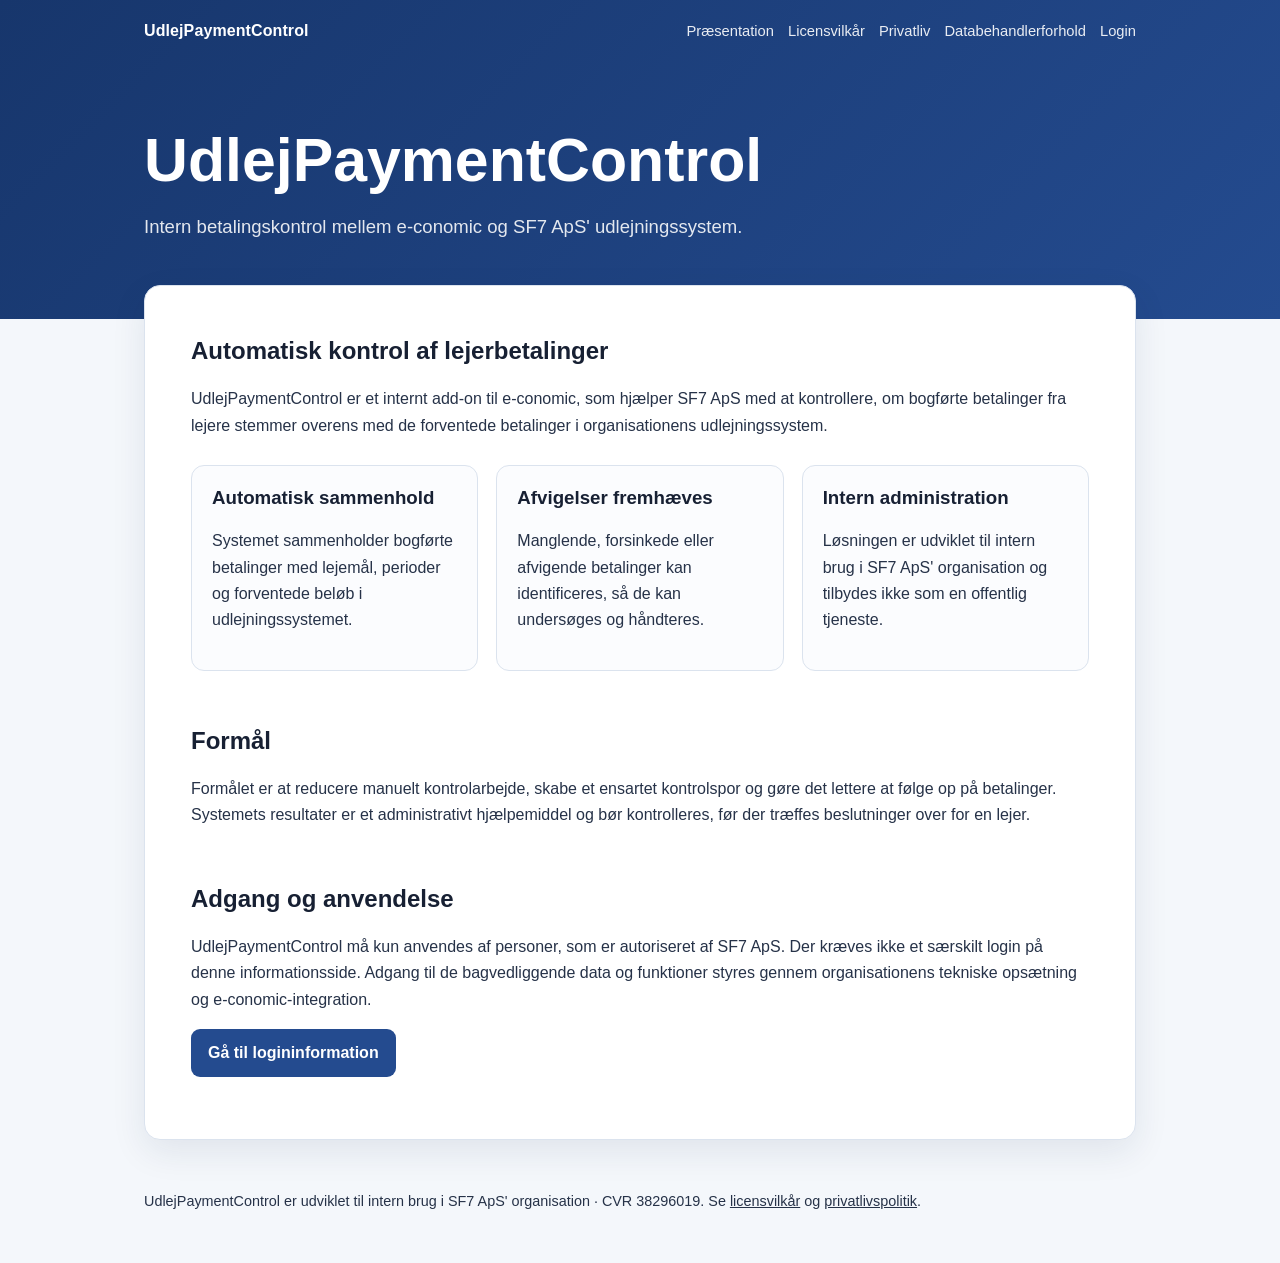
==== index.html @ 931cb138 "." ====
<!doctype html>
<html lang="da">
<head>
  <meta charset="utf-8">
  <meta name="viewport" content="width=device-width, initial-scale=1">
  <meta name="description" content="Præsentation af UdlejPaymentControl, et internt add-on til automatisk kontrol af lejerbetalinger.">
  <title>Præsentation – UdlejPaymentControl</title>
  <link rel="stylesheet" href="styles.css">
</head>
<body>
<header>

<div class="nav">
  <a class="brand" href="index.html">UdlejPaymentControl</a>
  <nav class="nav-links" aria-label="Hovedmenu">
    <a href="index.html">Præsentation</a>
    <a href="slutbrugerlicens.html">Licensvilkår</a>
    <a href="privatlivspolitik.html">Privatliv</a>
    <a href="databehandlerforhold.html">Databehandlerforhold</a>
    <a href="login.html">Login</a>
  </nav>
</div>

  <div class="hero">
    <h1>UdlejPaymentControl</h1>
    <p>Intern betalingskontrol mellem e-conomic og SF7 ApS' udlejningssystem.</p>
  </div>
</header>
<main>
  <article class="card">

<h2>Automatisk kontrol af lejerbetalinger</h2>
<p>UdlejPaymentControl er et internt add-on til e-conomic, som hjælper SF7 ApS med at kontrollere, om bogførte betalinger fra lejere stemmer overens med de forventede betalinger i organisationens udlejningssystem.</p>

<div class="grid">
  <section class="feature">
    <h3>Automatisk sammenhold</h3>
    <p>Systemet sammenholder bogførte betalinger med lejemål, perioder og forventede beløb i udlejningssystemet.</p>
  </section>
  <section class="feature">
    <h3>Afvigelser fremhæves</h3>
    <p>Manglende, forsinkede eller afvigende betalinger kan identificeres, så de kan undersøges og håndteres.</p>
  </section>
  <section class="feature">
    <h3>Intern administration</h3>
    <p>Løsningen er udviklet til intern brug i SF7 ApS' organisation og tilbydes ikke som en offentlig tjeneste.</p>
  </section>
</div>

<h2>Formål</h2>
<p>Formålet er at reducere manuelt kontrolarbejde, skabe et ensartet kontrolspor og gøre det lettere at følge op på betalinger. Systemets resultater er et administrativt hjælpemiddel og bør kontrolleres, før der træffes beslutninger over for en lejer.</p>

<h2>Adgang og anvendelse</h2>
<p>UdlejPaymentControl må kun anvendes af personer, som er autoriseret af SF7 ApS. Der kræves ikke et særskilt login på denne informationsside. Adgang til de bagvedliggende data og funktioner styres gennem organisationens tekniske opsætning og e-conomic-integration.</p>

<p><a class="button" href="login.html">Gå til logininformation</a></p>

  </article>
</main>

<footer>
  <p>UdlejPaymentControl er udviklet til intern brug i SF7 ApS' organisation · CVR 38296019.
  Se <a href="slutbrugerlicens.html">licensvilkår</a> og
  <a href="privatlivspolitik.html">privatlivspolitik</a>.</p>
</footer>

</body>
</html>
---- styles.css ----
:root {
  --bg: #f4f7fb;
  --surface: #ffffff;
  --text: #172033;
  --muted: #5d6a7e;
  --primary: #244b8f;
  --primary-dark: #17366c;
  --border: #dbe3ee;
  --success-bg: #edf8f1;
  --success-text: #17613a;
  --warning-bg: #fff8e6;
  --warning-text: #725500;
  --shadow: 0 12px 35px rgba(26, 45, 78, .09);
}
* { box-sizing: border-box; }
html { scroll-behavior: smooth; }
body {
  margin: 0;
  font-family: Inter, "Segoe UI", Roboto, Arial, sans-serif;
  background: var(--bg);
  color: var(--text);
  line-height: 1.65;
}
a { color: var(--primary); }
header {
  background: linear-gradient(135deg, var(--primary-dark), var(--primary));
  color: white;
}
.nav {
  max-width: 1040px;
  margin: 0 auto;
  padding: 18px 24px;
  display: flex;
  align-items: center;
  justify-content: space-between;
  gap: 24px;
}
.brand {
  color: white;
  text-decoration: none;
  font-weight: 750;
  letter-spacing: .1px;
}
.nav-links {
  display: flex;
  flex-wrap: wrap;
  gap: 14px;
  font-size: .92rem;
}
.nav-links a { color: rgba(255,255,255,.9); text-decoration: none; }
.nav-links a:hover { color: white; text-decoration: underline; }
.hero {
  max-width: 1040px;
  margin: 0 auto;
  padding: 66px 24px 76px;
}
.hero h1 { font-size: clamp(2.1rem, 5vw, 3.8rem); line-height: 1.08; margin: 0 0 18px; }
.hero p { max-width: 760px; font-size: 1.16rem; color: rgba(255,255,255,.88); margin: 0; }
main {
  max-width: 1040px;
  margin: -34px auto 50px;
  padding: 0 24px;
}
.card {
  background: var(--surface);
  border: 1px solid var(--border);
  border-radius: 16px;
  padding: clamp(24px, 4vw, 46px);
  box-shadow: var(--shadow);
}
.grid {
  display: grid;
  grid-template-columns: repeat(3, 1fr);
  gap: 18px;
  margin-top: 26px;
}
.feature {
  border: 1px solid var(--border);
  border-radius: 13px;
  padding: 20px;
  background: #fbfcfe;
}
.feature h3 { margin-top: 0; }
h1, h2, h3 { line-height: 1.25; }
h2 { margin-top: 2.1em; padding-top: .2em; }
h2:first-child { margin-top: 0; }
h3 { margin-top: 1.6em; }
p, li { color: #263248; }
.muted { color: var(--muted); }
.notice, .success {
  border-radius: 10px;
  padding: 15px 18px;
  margin: 20px 0;
}
.notice { background: var(--warning-bg); color: var(--warning-text); }
.success { background: var(--success-bg); color: var(--success-text); }
.notice p, .success p { color: inherit; margin: 0; }
.meta {
  border-bottom: 1px solid var(--border);
  padding-bottom: 18px;
  margin-bottom: 28px;
  color: var(--muted);
}
.button {
  display: inline-block;
  background: var(--primary);
  color: white;
  text-decoration: none;
  font-weight: 650;
  padding: 11px 17px;
  border-radius: 9px;
}
.button:hover { background: var(--primary-dark); }
footer {
  max-width: 1040px;
  margin: 0 auto;
  padding: 0 24px 34px;
  color: var(--muted);
  font-size: .9rem;
}
footer a { color: inherit; }
ul { padding-left: 1.3rem; }
table {
  width: 100%;
  border-collapse: collapse;
  margin: 18px 0;
}
th, td {
  text-align: left;
  vertical-align: top;
  border-bottom: 1px solid var(--border);
  padding: 11px 9px;
}
th { background: #f7f9fc; }
.center-card {
  max-width: 720px;
  margin-left: auto;
  margin-right: auto;
  text-align: center;
}
.center-card h2 { margin-top: 0; }
@media (max-width: 760px) {
  .nav { align-items: flex-start; flex-direction: column; }
  .grid { grid-template-columns: 1fr; }
  .hero { padding-top: 45px; }
}
@media print {
  header .nav-links, footer, .button { display: none; }
  body { background: white; }
  main { margin: 0 auto; }
  .card { box-shadow: none; border: 0; }
  header { background: white; color: black; }
  .brand { color: black; }
  .hero { padding: 20px 24px; }
  .hero p { color: #333; }
}
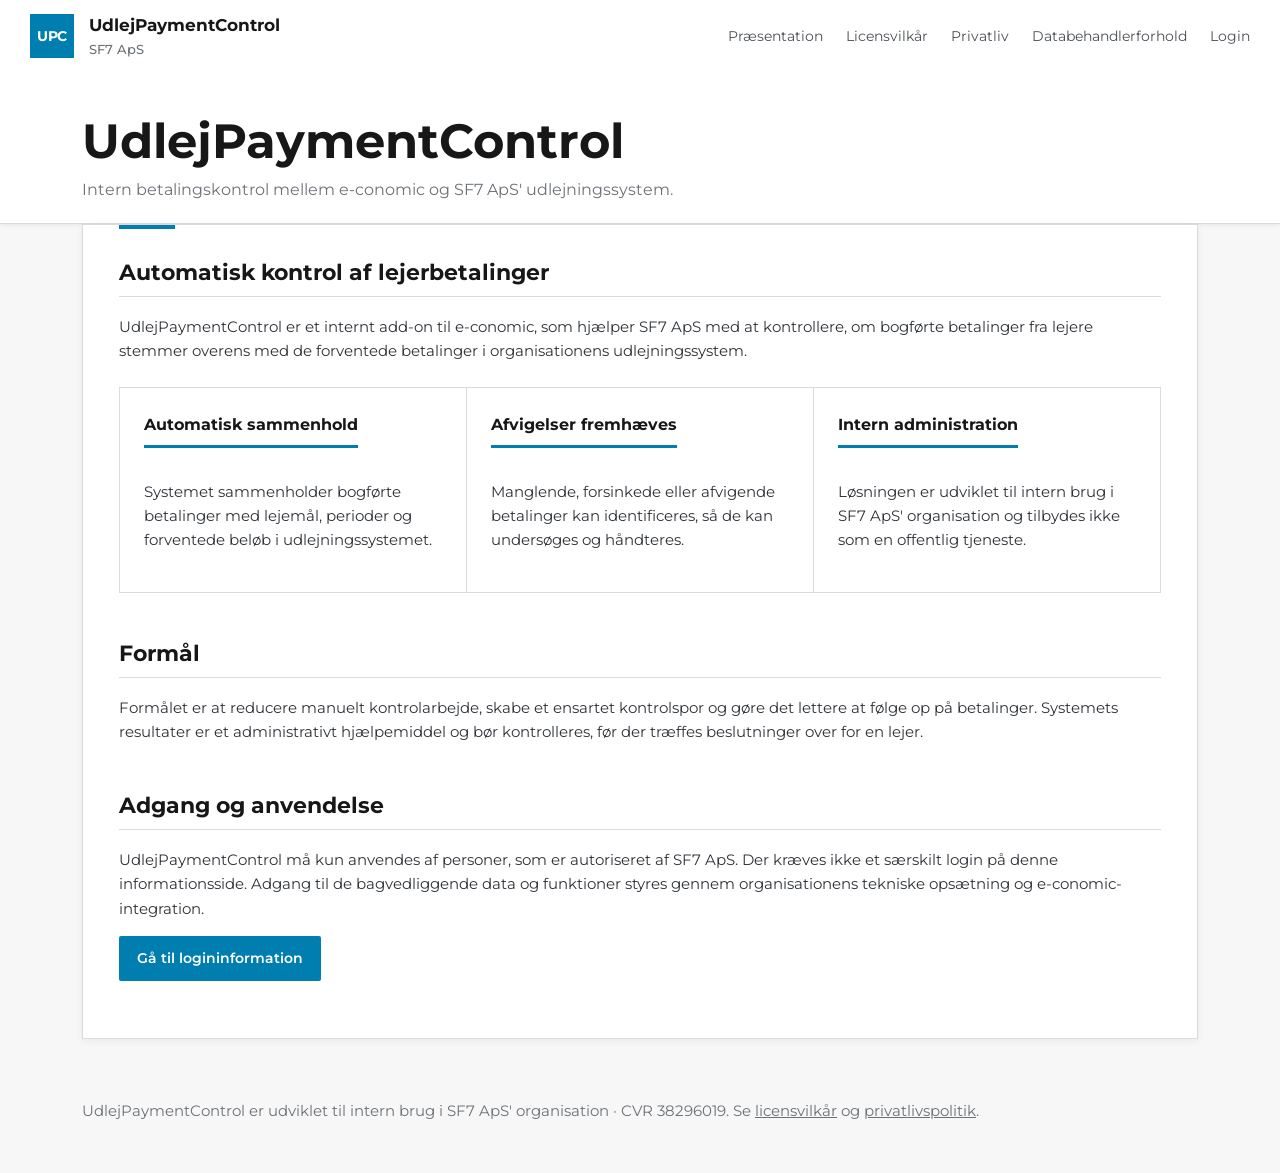
==== commit b7f61276: "." ====
--- a/index.html
+++ b/index.html
@@ -11,7 +11,13 @@
 <header>
 
 <div class="nav">
-  <a class="brand" href="index.html">UdlejPaymentControl</a>
+  <div class="brand-wrap">
+    <div class="brand-mark" aria-hidden="true">UPC</div>
+    <div>
+      <a class="brand" href="index.html">UdlejPaymentControl</a>
+      <span class="brand-sub">SF7 ApS</span>
+    </div>
+  </div>
   <nav class="nav-links" aria-label="Hovedmenu">
     <a href="index.html">Præsentation</a>
     <a href="slutbrugerlicens.html">Licensvilkår</a>
--- a/styles.css
+++ b/styles.css
@@ -1,156 +1,298 @@
+@import url('https://fonts.googleapis.com/css2?family=Montserrat:wght@400;500;600;700&display=swap');
+
+/*
+  Montserrat indlæses fra Google Fonts og er ikke inkluderet som lokal fontfil
+  i denne pakke. Det undgår videredistribution af fontfiler.
+*/
+
 :root {
-  --bg: #f4f7fb;
+  --blue: #007eaf;
+  --blue-dark: #00658f;
+  --blue-soft: #edf7fb;
+  --ink: #171717;
+  --text: #2f3338;
+  --muted: #6c7177;
+  --line: #d9dcdf;
+  --line-soft: #eceeef;
+  --canvas: #f7f7f7;
   --surface: #ffffff;
-  --text: #172033;
-  --muted: #5d6a7e;
-  --primary: #244b8f;
-  --primary-dark: #17366c;
-  --border: #dbe3ee;
-  --success-bg: #edf8f1;
-  --success-text: #17613a;
-  --warning-bg: #fff8e6;
-  --warning-text: #725500;
-  --shadow: 0 12px 35px rgba(26, 45, 78, .09);
-}
+  --notice: #f3f5f6;
+  --success: #eef7f3;
+}
+
 * { box-sizing: border-box; }
+
 html { scroll-behavior: smooth; }
+
 body {
   margin: 0;
-  font-family: Inter, "Segoe UI", Roboto, Arial, sans-serif;
-  background: var(--bg);
+  background: var(--canvas);
   color: var(--text);
-  line-height: 1.65;
-}
-a { color: var(--primary); }
+  font-family: "Montserrat", Arial, sans-serif;
+  line-height: 1.6;
+}
+
+a { color: var(--blue); }
+
 header {
-  background: linear-gradient(135deg, var(--primary-dark), var(--primary));
-  color: white;
-}
+  background: var(--surface);
+  border-bottom: 1px solid var(--line);
+  box-shadow: 0 1px 4px rgba(0,0,0,.08);
+}
+
 .nav {
-  max-width: 1040px;
-  margin: 0 auto;
-  padding: 18px 24px;
+  min-height: 72px;
+  padding: 0 30px;
   display: flex;
   align-items: center;
   justify-content: space-between;
   gap: 24px;
 }
+
+.brand-wrap {
+  display: flex;
+  align-items: center;
+  gap: 15px;
+}
+
+.brand-mark {
+  width: 44px;
+  height: 44px;
+  background: var(--blue);
+  color: white;
+  display: grid;
+  place-items: center;
+  font-weight: 700;
+  font-size: 14px;
+  letter-spacing: -.4px;
+}
+
 .brand {
-  color: white;
+  color: var(--ink);
   text-decoration: none;
-  font-weight: 750;
-  letter-spacing: .1px;
-}
+  font-weight: 700;
+  font-size: 1.05rem;
+}
+
+.brand-sub {
+  display: block;
+  color: var(--muted);
+  font-size: .8rem;
+  font-weight: 500;
+  margin-top: 1px;
+}
+
 .nav-links {
   display: flex;
+  align-items: center;
   flex-wrap: wrap;
-  gap: 14px;
-  font-size: .92rem;
-}
-.nav-links a { color: rgba(255,255,255,.9); text-decoration: none; }
-.nav-links a:hover { color: white; text-decoration: underline; }
+  gap: 23px;
+  font-size: .88rem;
+}
+
+.nav-links a {
+  color: #4c5056;
+  text-decoration: none;
+  padding: 24px 0 20px;
+  border-bottom: 3px solid transparent;
+}
+
+.nav-links a:hover,
+.nav-links a:focus {
+  color: var(--ink);
+  border-bottom-color: var(--blue);
+}
+
 .hero {
-  max-width: 1040px;
+  max-width: 1180px;
   margin: 0 auto;
-  padding: 66px 24px 76px;
-}
-.hero h1 { font-size: clamp(2.1rem, 5vw, 3.8rem); line-height: 1.08; margin: 0 0 18px; }
-.hero p { max-width: 760px; font-size: 1.16rem; color: rgba(255,255,255,.88); margin: 0; }
+  padding: 42px 32px 20px;
+}
+
+.hero h1 {
+  margin: 0 0 8px;
+  color: var(--ink);
+  font-size: clamp(2rem, 4vw, 3rem);
+  line-height: 1.15;
+  font-weight: 700;
+}
+
+.hero p {
+  margin: 0;
+  color: var(--muted);
+  max-width: 850px;
+  font-size: 1rem;
+}
+
 main {
-  max-width: 1040px;
-  margin: -34px auto 50px;
-  padding: 0 24px;
-}
+  max-width: 1180px;
+  margin: 0 auto 60px;
+  padding: 0 32px;
+}
+
 .card {
   background: var(--surface);
-  border: 1px solid var(--border);
-  border-radius: 16px;
-  padding: clamp(24px, 4vw, 46px);
-  box-shadow: var(--shadow);
-}
+  border: 1px solid var(--line);
+  box-shadow: 0 2px 8px rgba(0,0,0,.06);
+  padding: 34px 36px 42px;
+}
+
+.card::before {
+  content: "";
+  display: block;
+  width: 56px;
+  height: 4px;
+  background: var(--blue);
+  margin: -34px 0 30px;
+}
+
+h2, h3 {
+  color: var(--ink);
+  line-height: 1.25;
+}
+
+h2 {
+  font-size: 1.35rem;
+  margin-top: 2.2em;
+  border-bottom: 1px solid var(--line);
+  padding-bottom: 10px;
+}
+
+h2:first-child { margin-top: 0; }
+
+h3 {
+  font-size: 1rem;
+  margin-top: 0;
+}
+
+p, li { font-size: .95rem; }
+
+.meta {
+  color: var(--muted);
+  font-size: .84rem;
+  border-bottom: 1px solid var(--line);
+  padding-bottom: 16px;
+  margin-bottom: 26px;
+}
+
 .grid {
   display: grid;
   grid-template-columns: repeat(3, 1fr);
-  gap: 18px;
-  margin-top: 26px;
-}
+  gap: 1px;
+  background: var(--line);
+  border: 1px solid var(--line);
+  margin: 24px 0 34px;
+}
+
 .feature {
-  border: 1px solid var(--border);
-  border-radius: 13px;
-  padding: 20px;
-  background: #fbfcfe;
-}
-.feature h3 { margin-top: 0; }
-h1, h2, h3 { line-height: 1.25; }
-h2 { margin-top: 2.1em; padding-top: .2em; }
-h2:first-child { margin-top: 0; }
-h3 { margin-top: 1.6em; }
-p, li { color: #263248; }
-.muted { color: var(--muted); }
+  background: var(--surface);
+  padding: 24px;
+  min-height: 150px;
+}
+
+.feature h3 {
+  padding-bottom: 10px;
+  border-bottom: 3px solid var(--blue);
+  display: inline-block;
+}
+
 .notice, .success {
-  border-radius: 10px;
+  border-left: 4px solid var(--blue);
   padding: 15px 18px;
-  margin: 20px 0;
-}
-.notice { background: var(--warning-bg); color: var(--warning-text); }
-.success { background: var(--success-bg); color: var(--success-text); }
-.notice p, .success p { color: inherit; margin: 0; }
-.meta {
-  border-bottom: 1px solid var(--border);
-  padding-bottom: 18px;
-  margin-bottom: 28px;
-  color: var(--muted);
-}
+  margin: 22px 0;
+}
+
+.notice {
+  background: var(--notice);
+  color: #484d52;
+}
+
+.success {
+  background: var(--success);
+  color: #295744;
+}
+
+.notice p, .success p { margin: 0; color: inherit; }
+
 .button {
   display: inline-block;
-  background: var(--primary);
+  background: var(--blue);
   color: white;
   text-decoration: none;
-  font-weight: 650;
-  padding: 11px 17px;
-  border-radius: 9px;
-}
-.button:hover { background: var(--primary-dark); }
-footer {
-  max-width: 1040px;
-  margin: 0 auto;
-  padding: 0 24px 34px;
-  color: var(--muted);
+  padding: 11px 18px;
+  font-weight: 600;
   font-size: .9rem;
-}
-footer a { color: inherit; }
-ul { padding-left: 1.3rem; }
+  border-radius: 2px;
+}
+
+.button:hover { background: var(--blue-dark); }
+
+.center-card {
+  max-width: 700px;
+  margin: 10px auto;
+  text-align: center;
+  padding: 35px 0;
+}
+
+.center-card h2 {
+  border: 0;
+  padding: 0;
+}
+
+.muted { color: var(--muted); }
+
 table {
   width: 100%;
   border-collapse: collapse;
-  margin: 18px 0;
-}
+  margin: 20px 0;
+}
+
 th, td {
+  padding: 12px 10px;
+  border-bottom: 1px solid var(--line);
   text-align: left;
   vertical-align: top;
-  border-bottom: 1px solid var(--border);
-  padding: 11px 9px;
-}
-th { background: #f7f9fc; }
-.center-card {
-  max-width: 720px;
-  margin-left: auto;
-  margin-right: auto;
-  text-align: center;
-}
-.center-card h2 { margin-top: 0; }
-@media (max-width: 760px) {
-  .nav { align-items: flex-start; flex-direction: column; }
+}
+
+th {
+  font-size: .82rem;
+  color: #4f545a;
+  font-weight: 600;
+  background: #fafafa;
+}
+
+footer {
+  max-width: 1180px;
+  margin: 0 auto;
+  padding: 0 32px 34px;
+  color: var(--muted);
+  font-size: .8rem;
+}
+
+footer a { color: inherit; }
+
+ul { padding-left: 1.25rem; }
+
+@media (max-width: 900px) {
+  .nav {
+    align-items: flex-start;
+    flex-direction: column;
+    padding: 16px 22px 0;
+  }
+  .nav-links { gap: 16px; }
+  .nav-links a { padding: 9px 0 13px; }
   .grid { grid-template-columns: 1fr; }
-  .hero { padding-top: 45px; }
-}
+}
+
+@media (max-width: 620px) {
+  .hero, main, footer { padding-left: 18px; padding-right: 18px; }
+  .card { padding: 26px 22px 34px; }
+  .card::before { margin-top: -26px; }
+}
+
 @media print {
-  header .nav-links, footer, .button { display: none; }
   body { background: white; }
-  main { margin: 0 auto; }
-  .card { box-shadow: none; border: 0; }
-  header { background: white; color: black; }
-  .brand { color: black; }
-  .hero { padding: 20px 24px; }
-  .hero p { color: #333; }
+  header, .nav-links, footer, .button { display: none; }
+  main { padding: 0; }
+  .card { border: 0; box-shadow: none; }
 }
